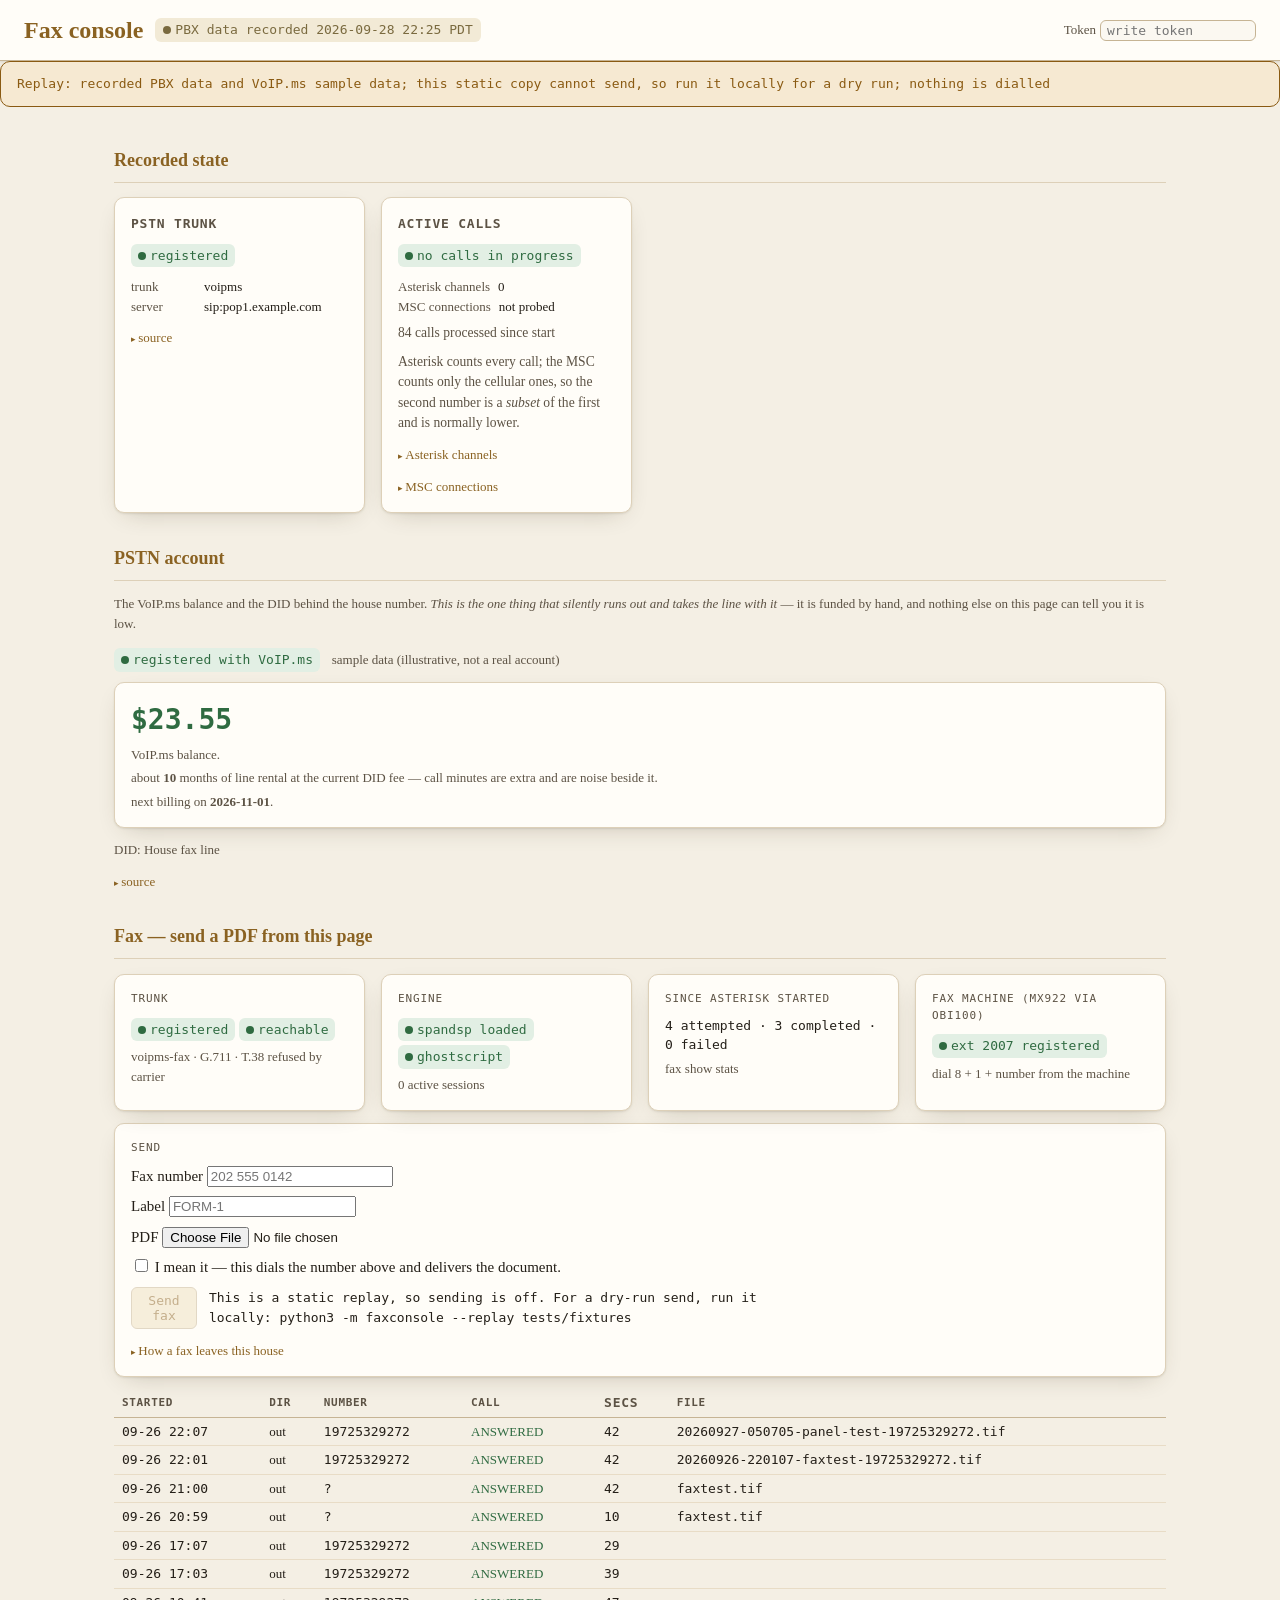
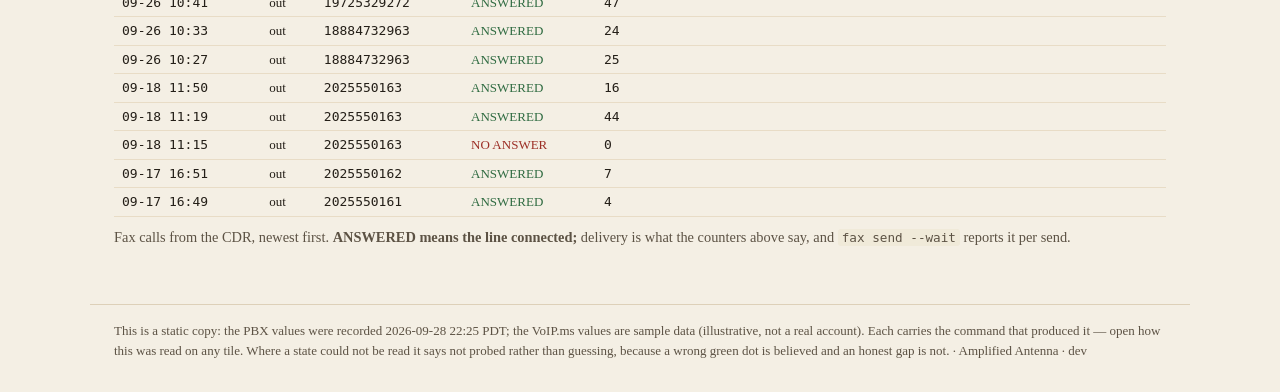
==== index.html @ 3667e2cc "pages: the static replay demo, exported from 627b036" ====
<!DOCTYPE html>
<html lang="en" data-static="1" data-recorded="2026-09-28 22:25 PDT">
<head>
<meta http-equiv="Content-Security-Policy" content="default-src 'self'; script-src 'self'; style-src 'self' 'unsafe-inline'; object-src 'none'; base-uri 'none'; form-action 'self'">
<meta charset="utf-8">
<meta name="viewport" content="width=device-width,initial-scale=1">
<title>Fax console</title>
<link rel="stylesheet" href="app.css">
<link rel="icon" href="favicon.svg" type="image/svg+xml">
</head>
<body>
<header id="hdr">
  <h1>Fax console</h1>
  <span id="fresh" class="rs-chip"></span>
  <label class="token-label">Token <input id="token" type="password" autocomplete="off" placeholder="write token"></label>
</header>

<div id="replay-banner" style="display:none" class="banner replay">
  Replay: recorded PBX data and VoIP.ms sample data; this static copy cannot send, so run it locally for a dry run; nothing is dialled
</div>

<main>

<section><h2>Recorded state</h2><div class="grid" id="live"></div></section>

<section><h2>PSTN account</h2>
  <p class="lede" style="margin-top:-2px">The VoIP.ms balance and the DID behind the
  house number. <em>This is the one thing that silently runs out and takes the line
  with it</em> &mdash; it is funded by hand, and nothing else on this page can tell you
  it is low.</p>
  <div id="voipms"></div></section>

<section><h2>Fax &mdash; send a PDF from this page</h2>
  <div id="fax"></div>
  <div class="card">
    <div class="lbl">Send</div>
    <form id="faxform" style="display:grid;gap:8px;max-width:640px">
      <label>Fax number <input id="faxnum" type="tel" inputmode="numeric" placeholder="202 555 0142"
        style="width:14em" autocomplete="off"></label>
      <label>Label <input id="faxlabel" type="text" placeholder="FORM-1" style="width:14em" maxlength="40"></label>
      <label>PDF <input id="faxfile" type="file" accept="application/pdf"></label>
      <label><input id="faxconfirm" type="checkbox"> I mean it &mdash; this dials the number above and delivers the document.</label>
      <div class="bar">
        <button id="faxsend" type="button">Send fax</button>
        <span class="msg" id="faxmsg" role="status" aria-live="polite"></span>
      </div>
    </form>
    <details class="prov"><summary>How a fax leaves this house</summary>
      <div style="font-family:var(--serif);font-size:.92rem;color:var(--ink2);margin-top:8px">
        The PDF is rendered to a Group-4 TIFF and Asterisk dials the number on the
        <code>voipms-fax</code> trunk view with <code>SendFax(&hellip;,f)</code>: plain G.711 audio,
        because VoIP.ms never accepts the T.38 switch (measured 2026-09-27; without
        <code>f</code> the call aborts). A call marked ANSWERED is not a delivered fax &mdash;
        the outcome column comes from the fax counters. The Canon MX922 still works too:
        dial <b>8</b> + 1 + number from it. All of this is the <code>fax</code> CLI
        (<code>~/Projects/fax</code>); this panel only calls it.
      </div>
      <span class="src">/usr/local/bin/fax --local --json send &lt;pdf&gt; &lt;number&gt;</span>
    </details>
  </div>
  <div id="faxlog"></div>
</section>

</main>

<footer id="foot"></footer>

<script src="app.js"></script>
</body>
</html>
---- app.css ----
/* realm-tokens:begin — synced from web/realm-tokens.css by scripts/sync-tokens.sh */
:root{
  color-scheme:light;    /* native form controls follow the theme              */
  /* --- ground & paper ---------------------------------------------------- */
  --bg:#f4efe4;          /* page ground — warm paper                          */
  --bg2:#fbf8f1;         /* raised ground, gradients, code wells              */
  --panel:#fffdf8;       /* card / panel face                                 */

  /* --- ink --------------------------------------------------------------- */
  --ink:#241f18;         /* body text                                         */
  --ink2:#5c5244;        /* secondary text, labels                            */

  /* --- rules ------------------------------------------------------------- */
  --line:#ddd0b8;        /* ordinary hairline                                 */
  --line2:#c6b494;       /* emphasised rule — STRONGER than --line            */

  /* --- brass: the accent ------------------------------------------------- */
  --brass:#8a6222;       /* links, accents, the identity colour               */
  --brass2:#a97c31;      /* hover / secondary brass                           */
  --brass-soft:#efe0c0;  /* brass wash for chips and fills                    */

  /* --- state: the three-verdict vocabulary -------------------------------
     Used identically by the console's presence column and the SIM ledger's
     verdict chips, because they are THE SAME THREE STATES:
       ok    read, and correct        (filled mark)
       bad   read, and wrong          (filled mark, oxide)
       idle  NOT READ / not probed    (HOLLOW mark — never a default green)
     Colour is never the only carrier: every state pairs its mark with a WORD,
     so the vocabulary survives greyscale and colour-blindness.            */
  --ok:#2f6b41;   --ok-bg:#e2efe4;
  --warn:#8a5a12; --warn-bg:#f6e9d2;
  --bad:#9c2f26;  --bad-bg:#f7e2df;
  --idle:#6b6355; --idle-bg:#ece5d8;

  /* --- staleness: MEASURED, BUT NOT NOW ----------------------------------
     The fourth state, and the one this palette was missing. `idle` means NOT
     READ. `stale` means read, correctly, at a time that is no longer now --
     a distinction the surfaces had no way to draw, so a value measured once
     at 03:00 rendered identically to one measured a second ago.
     A stale mark must ALWAYS carry its age in the same breath ("last read
     4m ago"); a bare dot re-creates the exact ambiguity it exists to remove. */
  --stale:#7a6a3f;  --stale-bg:#f2ead6;

  /* --- call direction ---------------------------------------------------- */
  --in:#2b5f7a;          /* inbound                                           */
  --out:#6a4a86;         /* outbound                                          */

  /* --- (+) additions the other surfaces need ----------------------------- */
  --line-soft:#e8dcc6;   /* (+) lighter than --line, for dense table rows     */
  --code-bg:#f0ead9;     /* (+) inline code and pre wells                     */
  --radius:10px;         /* (+) one corner radius everywhere                  */
  --radius-sm:6px;       /* (+) chips, code, small controls                   */

  --shadow:0 1px 2px rgba(60,45,20,.10), 0 8px 24px -12px rgba(60,45,20,.30);

  /* --- spacing: ONE 4px scale, so seven surfaces stop improvising -------- */
  --s1:4px; --s2:8px; --s3:12px; --s4:16px; --s5:24px; --s6:32px;

  /* --- type scale: the two FACES already existed; the SIZES did not ------
     Sizes were being picked per surface (13.5px, 12.5px, 11.5px, .82rem ...),
     which is the same drift the palette had, in a dimension nobody watched.
     No new font files and no CDN -- the stacks below stay local by design. */
  --t-xs:11px;   /* mono labels, letterspaced uppercase                     */
  --t-sm:13px;   /* chips, table cells, secondary text                      */
  --t-md:15px;   /* body                                                    */
  --t-lg:18px;   /* panel headings                                          */
  --t-xl:24px;   /* page title                                              */
  --lh-tight:1.25; --lh:1.5;

  /* --- type: two faces, no CDN -------------------------------------------
     :8080 uses serif + mono only, with letterspaced uppercase mono for labels
     instead of a third face. Adopting that drops the Archivo/Source Serif 4
     Google Fonts dependency the two doc pages currently carry -- local pages
     should not need the network to look right.                            */
  --serif:"Iowan Old Style","Palatino Linotype",Palatino,Georgia,"Times New Roman",serif;
  --mono:"SF Mono",ui-monospace,"JetBrains Mono","DejaVu Sans Mono",Menlo,Consolas,monospace;
}

@media (prefers-color-scheme:dark){
  :root:not([data-theme="light"]){
    color-scheme:dark;
    --bg:#101317; --bg2:#151920; --panel:#181d24;
    --ink:#e8e2d4; --ink2:#9aa0a6;
    --line:#2a313a; --line2:#3a434e;
    --brass:#d9ad5c; --brass2:#c9973f; --brass-soft:#2b2418;
    --ok:#6fcf8f;   --ok-bg:#16281c;
    --warn:#e0b062; --warn-bg:#2a2114;
    --bad:#f2867a;  --bad-bg:#2c1917;
    --idle:#7d8590; --idle-bg:#1d232b;
    --stale:#c2b184; --stale-bg:#241f14;
    --in:#7fc2e8;   --out:#c2a4e8;
    --line-soft:#232a32;
    --code-bg:#131820;
    --shadow:0 1px 2px rgba(0,0,0,.4), 0 10px 30px -14px rgba(0,0,0,.7);
  }
}

/* An explicit choice wins in both directions. Every colour is defined on bare
   :root first, so nothing has its ONLY definition inside a media query. */
:root[data-theme="dark"]{
  color-scheme:dark;
  --bg:#101317; --bg2:#151920; --panel:#181d24;
  --ink:#e8e2d4; --ink2:#9aa0a6;
  --line:#2a313a; --line2:#3a434e;
  --brass:#d9ad5c; --brass2:#c9973f; --brass-soft:#2b2418;
  --ok:#6fcf8f;   --ok-bg:#16281c;
  --warn:#e0b062; --warn-bg:#2a2114;
  --bad:#f2867a;  --bad-bg:#2c1917;
  --idle:#7d8590; --idle-bg:#1d232b;
  --stale:#c2b184; --stale-bg:#241f14;
  --in:#7fc2e8;   --out:#c2a4e8;
  --line-soft:#232a32;
  --code-bg:#131820;
  --shadow:0 1px 2px rgba(0,0,0,.4), 0 10px 30px -14px rgba(0,0,0,.7);
}

/* ---- MOBILE, added 2026-09-07 ----------------------------------------
   Lives in the TOKEN SOURCE so every surface gets it from one edit --
   status, console, radio, matrix, inventory, build-guide, runbooks,
   sources. Adding it per-page is how six of them end up slightly
   different.
   The specific fault it fixes: /runbooks renders ELEVEN tables and only
   three sat in a scrolling box, so on a phone the widest table set the
   width of the document and every other section inherited a sideways
   scroll. `display:block; overflow-x:auto` on the table itself is the
   CSS-only fix -- each table scrolls in its own box, the body does not.
   Scoped to narrow screens ON PURPOSE: on a desktop `display:table` is
   what makes columns line up, and changing it there would be a
   regression introduced to fix a problem that only exists at 400px. */
@media (max-width:760px){
  body{overflow-x:hidden}
  table{display:block;max-width:100%;overflow-x:auto;-webkit-overflow-scrolling:touch}
  pre,code{white-space:pre-wrap;word-break:break-word}
  img,svg{max-width:100%;height:auto}
}
@media (max-width:420px){ body{font-size:14px} }

/* === ABSENCE — SIX meanings, and a VOCABULARY PRIMITIVE, which is why it lives
   here and not in `realm-status`. Any surface that renders a value can have an
   absent one, so making this optional meant 224 undifferentiated em dashes on
   two surfaces. Moved 2026-09-12 at lucid-console154's reading, which was right:
   "if the matrix is the first non-console surface to need it, that is evidence
   it is a token, not a status thing."
   ⚠️ The `rs-` prefix is kept deliberately — renaming would churn every call
   site for a cosmetic gain, and the family still reads as one vocabulary even
   though it now ships in two blocks. === */
.rs-absent{color:var(--idle);font-style:italic}
/* ⛔ NO GLYPH FROM CSS WHEN THE CELL HAS ONE. This block used to emit an em dash
   via ::after while the matrix wrote ⊘ in the markup -- TWO GLYPHS FOR ONE
   MEANING, which is the same defect as the `none`/`—` collision this section was
   written to fix, arriving from the other direction. The mark now comes from the
   markup; CSS supplies one only for a genuinely empty cell. */
.rs-absent:empty::after{content:"⊘"}   /* ⊘ LITERAL, deliberately.
   ⛔ THIS LINE LANDED IN f272ba5, WHICH IS A MIXED COMMIT. Reverting that
   commit whole to back this out would SILENTLY DROP 17 REASONED data-why CELLS
   from web/femtocell-matrix.html (13 of its 22 added lines are lucid-console154's,
   1 is this fix). REVERT THIS LINE, NEVER THE COMMIT.
   [A commit message cannot be annotated, so the warning lives at the point of
    use — where someone backing this out will actually be standing.]
   ⏳ EXPIRY, and it is TESTABLE rather than a date: this warning is spent once
   this line has been CHANGED by any commit after f272ba5, because a revert of
   f272ba5 will then CONFLICT rather than apply silently — and a conflict is its
   own warning. Check with:
       git log --oneline f272ba5.. -S'rs-absent:empty::after' -- web/realm-tokens.css
   Non-empty ⇒ DELETE THIS BLOCK. (Added 2026-09-12 at lucid-console154's ask:
   a hazard comment with no expiry becomes permanent furniture that a later
   reader cannot evaluate.)
   A CSS numeric escape here (backslash, then the four hex digits for this
   glyph) is RE-PARSED AS AN OCTAL ESCAPE when this block is embedded in a
   non-raw Python string: render-runbooks.py turned it into a 0x12 control
   character in the rendered page. The sync guard caught it.
   ⭐ AND THE FIRST VERSION OF THIS COMMENT REPRODUCED THE BUG — it spelled
   the escape out in prose, and the prose was mangled identically. The
   sequence is dangerous ANYWHERE in the block, including in text about it.
   ⇒ So: literal glyphs only here, and never write the escape form down. */          /* ⊘, fallback only */

/* --- THE CATEGORY IS A MACHINE KEY; THE REASON IS REAL TEXT -----------------
   `data-why` carries a value from the CLOSED SET below. The human sentence stays
   in the markup as a real span.
   ⛔ NEVER content: attr(data-why) -- generated content is not reliably
      selectable, not reliably read aloud, and does not survive copy/paste. The
      attribute is for MACHINES; the span is for PEOPLE. Neither restates the
      other, so neither can rot against the other.
   ⭐ THE SET IS CLOSED SO IT CAN BE ASSERTED. A value outside it is a defect,
      and that assertion is what would have caught `n/a` drifting in beside `⊘`:
      two names for one meaning is exactly a category that was never enumerable.
        no-unit         no live device -- documentary only
        not-checked     never asked of this unit
        not-read        exists and was not read
        not-derivable   depends on something unread
        not-measurable  blocked until a precondition clears
        not-applicable  does not exist for this device   <- absorbs the old `n/a`
   ⇒ Assert with:  grep -o 'data-why="[a-z-]*"' <surface> | sort -u
      and require the result to be a subset of the six above.
   📌 Derived from USAGE by lucid-console154 (6 no-unit, 6 not-checked, 1 not-read,
      1 not-derivable, 2 bare, 2 n/a), not invented. `not-applicable` is the one
      added deliberately: having it NAMED makes using it visibly a CLAIM, where
      `n/a` reads as a formatting choice. */

/* STRUCTURAL absences -- nothing is wrong and nothing is missing, so they get the
   lowest emphasis on the page. */
.rs-absent[data-why="no-unit"],
.rs-absent[data-why="not-applicable"]{opacity:.55}

/* GAPS -- we did not look, or could not. Deliberately NOT the same weight: a
   dotted rule says "something belongs here and is not here". Distinguishable
   WITHOUT COLOUR, so it survives greyscale, a screenshot and a colour-blind
   reader. */
.rs-absent[data-why="not-checked"],
.rs-absent[data-why="not-read"],
.rs-absent[data-why="not-derivable"],
.rs-absent[data-why="not-measurable"]{opacity:1;border-bottom:1px dotted currentColor}

/* 🔴 THE OMISSION DETECTOR, AND IT IS THE POINT OF THE WHOLE DESIGN.
   A cell with no `data-why` is a DEFECT, and it renders loudly so the omission is
   visible IN THE PAGE rather than only to someone who thinks to grep. Free prose
   with no category is how two cells ended up with no parseable reason at all. */
.rs-absent:not([data-why]){opacity:1;border-bottom:2px dashed var(--warn,currentColor)}
/* realm-tokens:end */

/* ---- page layout --------------------------------------------------------- */
*,*::before,*::after{box-sizing:border-box}
body{
  background:var(--bg);
  color:var(--ink);
  font-family:var(--serif);
  font-size:var(--t-md);
  line-height:var(--lh);
  margin:0;
  padding:0;
}
#hdr{
  display:flex;
  align-items:center;
  gap:var(--s3);
  flex-wrap:wrap;
  padding:var(--s3) var(--s5);
  background:var(--panel);
  border-bottom:1px solid var(--line2);
  box-shadow:var(--shadow);
}
#hdr h1{
  font-size:var(--t-xl);
  margin:0;
  color:var(--brass);
  font-family:var(--serif);
}
.token-label{
  margin-left:auto;
  font-size:var(--t-sm);
  color:var(--ink2);
  display:flex;
  align-items:center;
  gap:var(--s1);
}
.token-label input{
  font-family:var(--mono);
  font-size:var(--t-sm);
  padding:2px 6px;
  border:1px solid var(--line2);
  border-radius:var(--radius-sm);
  background:var(--bg2);
  color:var(--ink);
  width:12em;
}
main{
  max-width:1100px;
  margin:0 auto;
  padding:var(--s5);
}
section{
  margin-bottom:var(--s6);
}
section h2{
  font-size:var(--t-lg);
  color:var(--brass);
  border-bottom:1px solid var(--line);
  padding-bottom:var(--s2);
  margin-top:0;
}
footer#foot{
  max-width:1100px;
  margin:0 auto;
  padding:var(--s4) var(--s5) var(--s6);
  color:var(--ink2);
  font-size:var(--t-sm);
  font-family:var(--serif);
  border-top:1px solid var(--line);
}

/* ---- freshness chip ------------------------------------------------------ */
.rs-chip{
  display:inline-flex;
  align-items:center;
  gap:4px;
  padding:2px 8px;
  border-radius:var(--radius-sm);
  background:var(--brass-soft);
  font-size:var(--t-sm);
  font-family:var(--mono);
}
.rs-chip.stale{background:var(--stale-bg);color:var(--stale)}
.rs-mark{
  display:inline-block;
  width:8px; height:8px;
  border-radius:50%;
}
.rs-mark.ok{background:var(--ok)}
.rs-mark.stale{background:var(--stale)}

/* ---- cards and grid ------------------------------------------------------ */
.grid{display:grid;grid-template-columns:repeat(auto-fill,minmax(220px,1fr));gap:var(--s4)}
.card{
  background:var(--panel);
  border:1px solid var(--line);
  border-radius:var(--radius);
  padding:var(--s4);
  box-shadow:var(--shadow);
  margin-bottom:var(--s3);
}
.lbl{
  font-size:var(--t-xs);
  font-family:var(--mono);
  letter-spacing:.08em;
  text-transform:uppercase;
  color:var(--ink2);
  margin-bottom:var(--s2);
}
.tile{
  background:var(--panel);
  border:1px solid var(--line);
  border-radius:var(--radius);
  padding:var(--s4);
  box-shadow:var(--shadow);
}
.tile h3{
  font-size:var(--t-sm);
  font-family:var(--mono);
  letter-spacing:.06em;
  text-transform:uppercase;
  color:var(--ink2);
  margin:0 0 var(--s2);
}
.big{margin-bottom:var(--s2)}
.kv{display:flex;gap:var(--s2);font-size:var(--t-sm)}
.kv span:first-child{color:var(--ink2);min-width:5em}

/* ---- status spans -------------------------------------------------------- */
.st{
  display:inline-flex;
  align-items:center;
  gap:4px;
  font-size:var(--t-sm);
  font-family:var(--mono);
  padding:2px 7px;
  border-radius:var(--radius-sm);
  margin:2px 0;
}
.st i{display:inline-block;width:8px;height:8px;border-radius:50%}
.st-ok{background:var(--ok-bg);color:var(--ok)}     .st-ok i{background:var(--ok)}
.st-bad{background:var(--bad-bg);color:var(--bad)}   .st-bad i{background:var(--bad)}
.st-warn{background:var(--warn-bg);color:var(--warn)} .st-warn i{background:var(--warn)}
.st-idle,.st-unread,.st-na{background:var(--idle-bg);color:var(--idle)} .st-idle i,.st-unread i,.st-na i{background:transparent;border:2px solid var(--idle)}
.st-stale{background:var(--stale-bg);color:var(--stale)} .st-stale i{background:var(--stale)}

/* ---- lede / sub ---------------------------------------------------------- */
.lede{color:var(--ink2);font-size:var(--t-sm)}
.sub{color:var(--ink2);font-size:var(--t-sm);margin-top:var(--s1)}
.mono{font-family:var(--mono);font-size:var(--t-sm)}

/* ---- VoIP.ms card -------------------------------------------------------- */
.cs-sum{margin-bottom:var(--s2)}
.cs-win{font-size:var(--t-sm);color:var(--ink2);margin-left:var(--s2)}
.cs-amb{color:var(--warn);font-size:var(--t-sm);margin-top:var(--s2)}
.vm-bal{font-size:28px;font-family:var(--mono);font-weight:600;color:var(--ok)}
.vm-bal.vm-low{color:var(--bad)}
.vm-sub{font-size:var(--t-sm);color:var(--ink2);margin-top:var(--s1)}

/* ---- prov (source details) ----------------------------------------------- */
details.prov{margin-top:var(--s3);font-size:var(--t-sm)}
details.prov summary{cursor:pointer;color:var(--brass);list-style:none}
details.prov summary::before{content:"▸ ";font-size:.7em}
details.prov[open] summary::before{content:"▾ ";font-size:.7em}
.src{
  display:block;
  font-family:var(--mono);
  font-size:var(--t-xs);
  background:var(--code-bg);
  border-radius:var(--radius-sm);
  padding:4px 8px;
  margin-top:var(--s1);
  white-space:pre-wrap;
  word-break:break-all;
}

/* ---- banners ------------------------------------------------------------- */
.banner{
  padding:var(--s3) var(--s4);
  border-radius:var(--radius);
  margin-bottom:var(--s4);
  font-size:var(--t-sm);
}
.banner.bad{background:var(--bad-bg);color:var(--bad)}
.banner.replay{
  background:var(--warn-bg);
  color:var(--warn);
  border:1px solid var(--warn);
  font-family:var(--mono);
  font-size:var(--t-sm);
}

/* ---- fax form / bar / msg ------------------------------------------------ */
.bar{display:flex;align-items:center;gap:var(--s3)}
button{
  font-family:var(--mono);
  font-size:var(--t-sm);
  padding:5px 14px;
  border:1px solid var(--line2);
  border-radius:var(--radius-sm);
  background:var(--brass-soft);
  color:var(--brass);
  cursor:pointer;
}
button:disabled{opacity:.5;cursor:not-allowed}
.msg{font-size:var(--t-sm);font-family:var(--mono)}
.msg.good{color:var(--ok)}
.msg.bad{color:var(--bad)}

/* ---- fax log table / scroll ---------------------------------------------- */
.scroll{overflow-x:auto}
table{border-collapse:collapse;width:100%;font-size:var(--t-sm)}
th{
  font-family:var(--mono);
  font-size:var(--t-xs);
  letter-spacing:.06em;
  text-transform:uppercase;
  color:var(--ink2);
  text-align:left;
  padding:var(--s1) var(--s2);
  border-bottom:1px solid var(--line2);
}
td{
  padding:var(--s1) var(--s2);
  border-bottom:1px solid var(--line-soft);
  vertical-align:top;
}
.disp-ANSWERED{color:var(--ok)}
.disp-NOANSWER,.disp-BUSY,.disp-FAILED{color:var(--bad)}

code{
  font-family:var(--mono);
  font-size:.88em;
  background:var(--code-bg);
  border-radius:3px;
  padding:1px 4px;
}
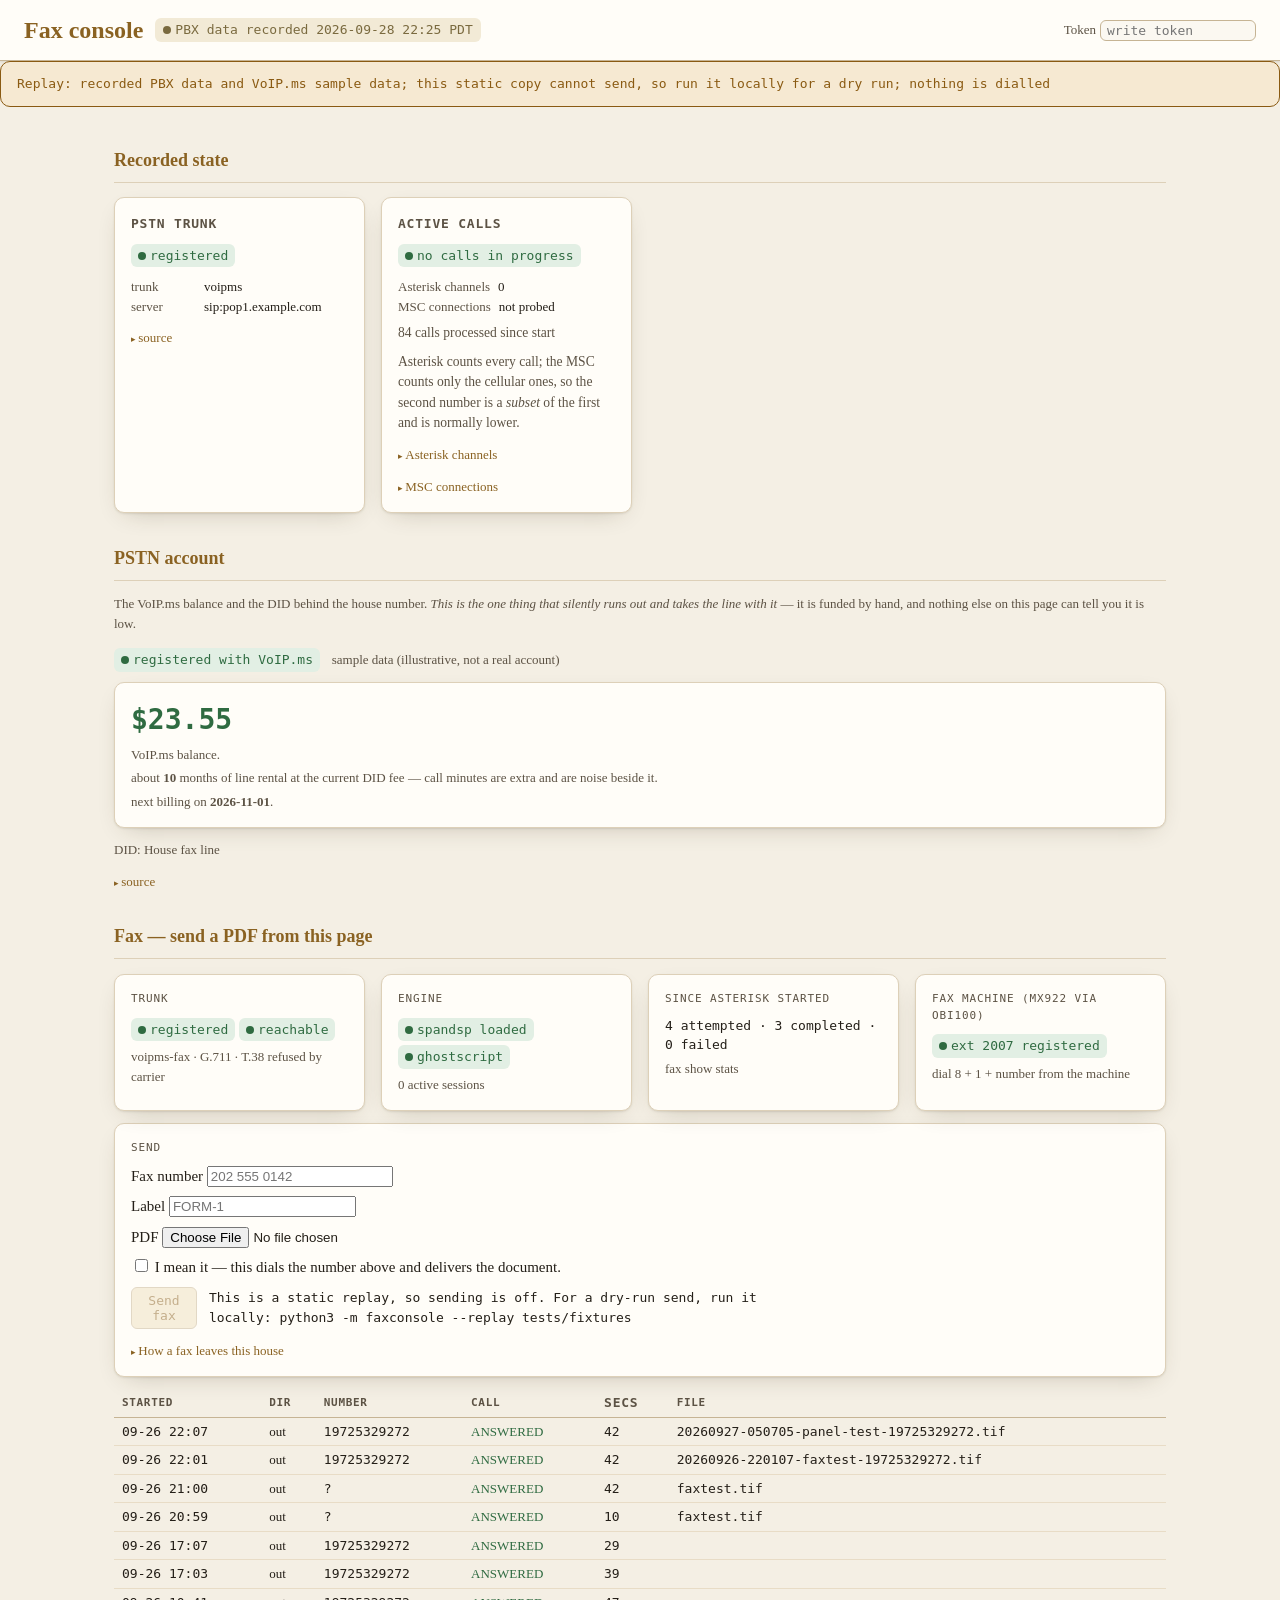
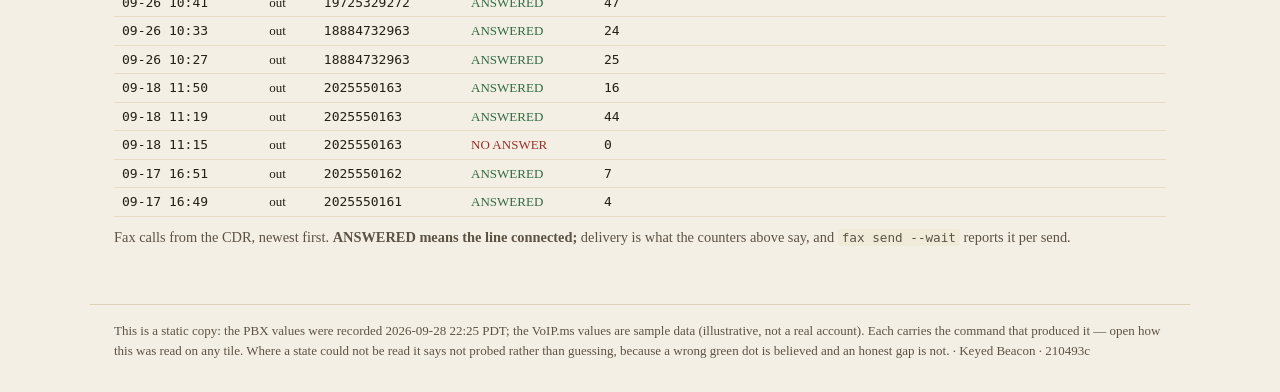
==== commit cfb5d3ea: "pages: the static replay demo, exported from 210493c" ====
--- a/index.html
+++ b/index.html
@@ -7,6 +7,7 @@
 <title>Fax console</title>
 <link rel="stylesheet" href="app.css">
 <link rel="icon" href="favicon.svg" type="image/svg+xml">
+  <meta name="realm-version" content='{"name": "fax.realm.watch", "description": "Fax panel back end \u2014 send, receive, and status", "version": "Keyed Beacon \u00b7 210493c", "hash": "210493c", "branch": "main", "dirty": false, "built": "2026-09-29T22:22:39Z", "realm": "signal", "repo": "https://github.com/jphein/fax-console", "commit_url": "https://github.com/jphein/fax-console/commit/210493c"}'>
 </head>
 <body>
 <header id="hdr">
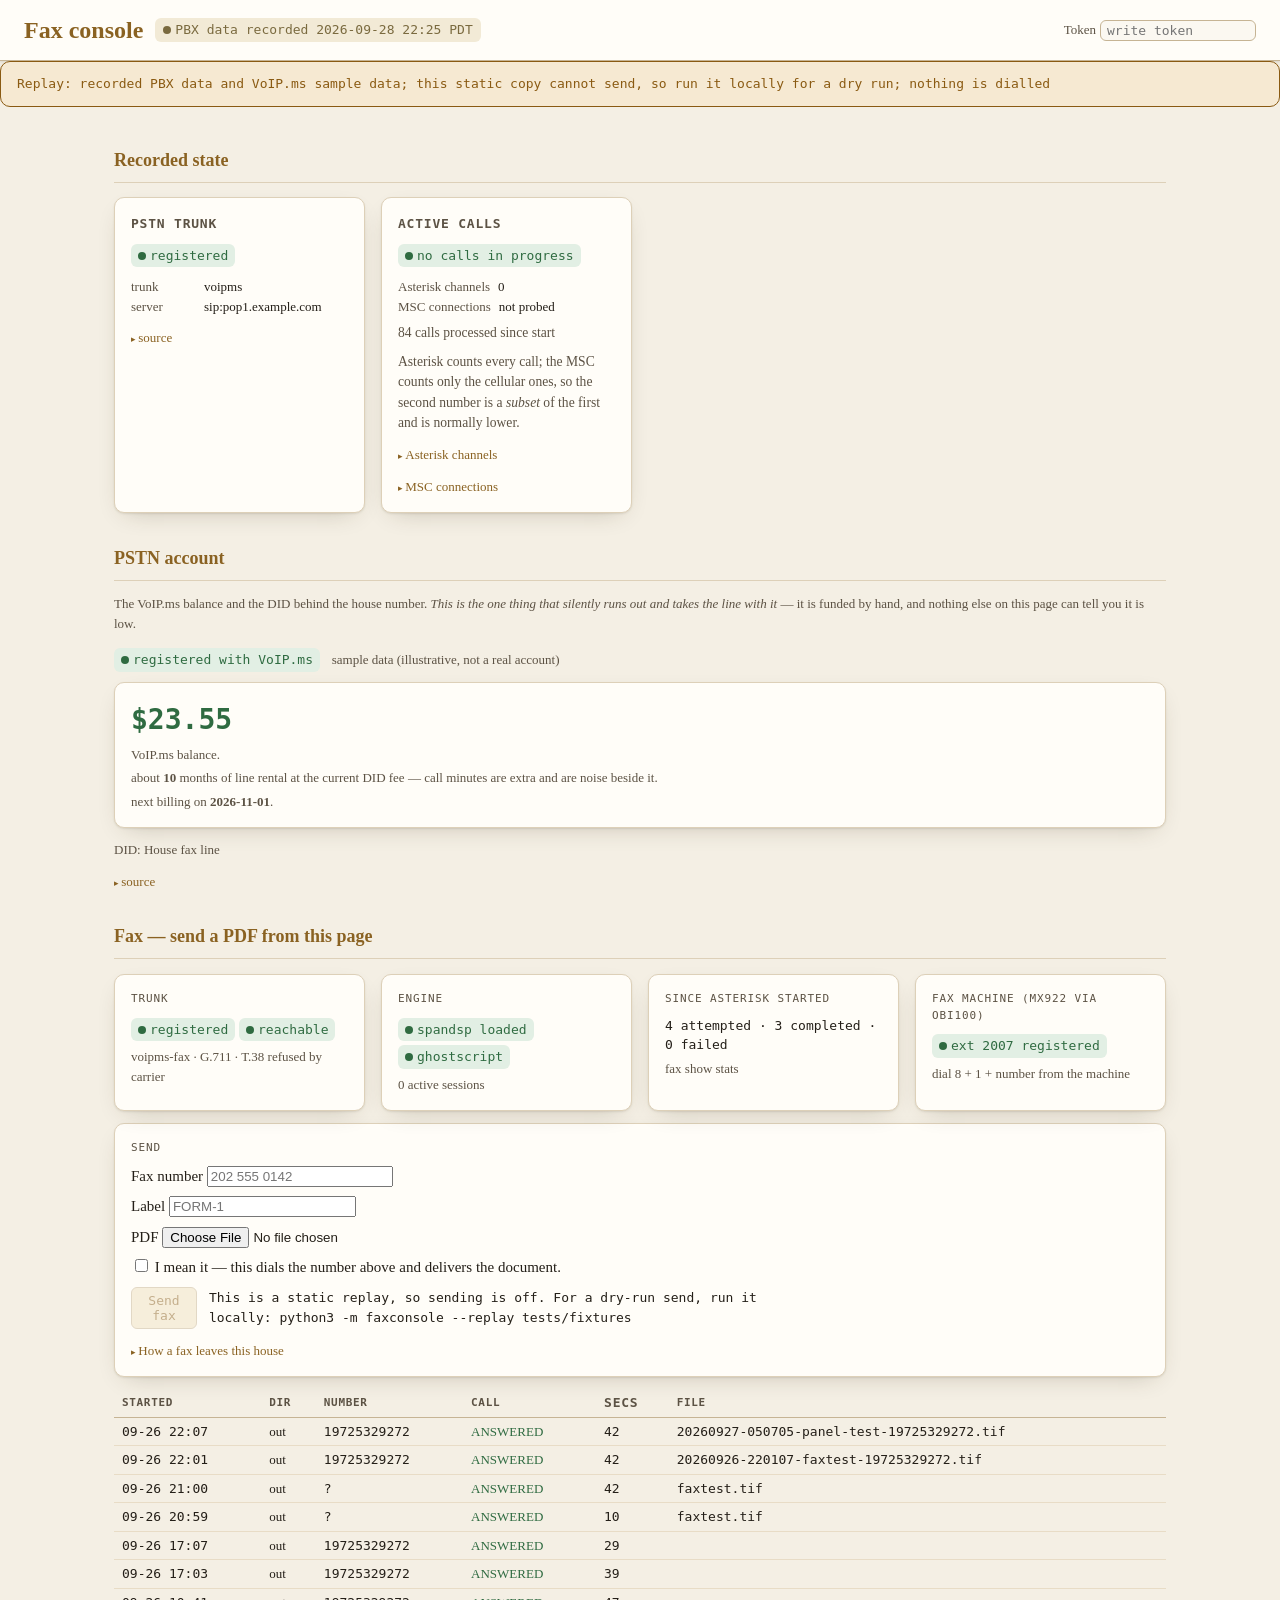
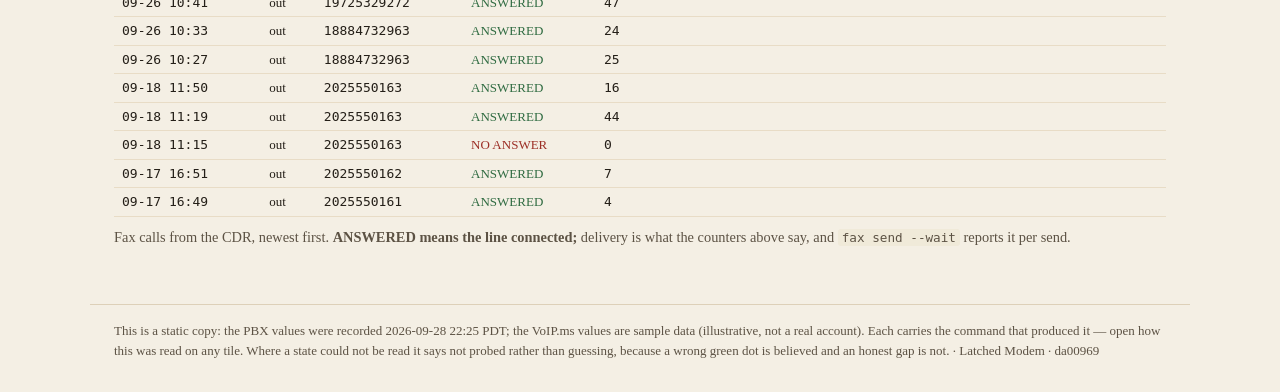
==== commit 7123670e: "pages: the static replay demo, exported from da00969" ====
--- a/index.html
+++ b/index.html
@@ -7,7 +7,7 @@
 <title>Fax console</title>
 <link rel="stylesheet" href="app.css">
 <link rel="icon" href="favicon.svg" type="image/svg+xml">
-  <meta name="realm-version" content='{"name": "fax.realm.watch", "description": "Fax panel back end \u2014 send, receive, and status", "version": "Keyed Beacon \u00b7 210493c", "hash": "210493c", "branch": "main", "dirty": false, "built": "2026-09-29T22:22:39Z", "realm": "signal", "repo": "https://github.com/jphein/fax-console", "commit_url": "https://github.com/jphein/fax-console/commit/210493c"}'>
+  <meta name="realm-version" content='{"name": "fax.realm.watch", "description": "Fax panel back end \u2014 send, receive, and status", "version": "Latched Modem \u00b7 da00969", "hash": "da00969", "branch": "main", "dirty": false, "built": "2026-09-30T01:45:52Z", "realm": "signal", "repo": "https://github.com/jphein/fax-console", "commit_url": "https://github.com/jphein/fax-console/commit/da00969"}'>
 </head>
 <body>
 <header id="hdr">
